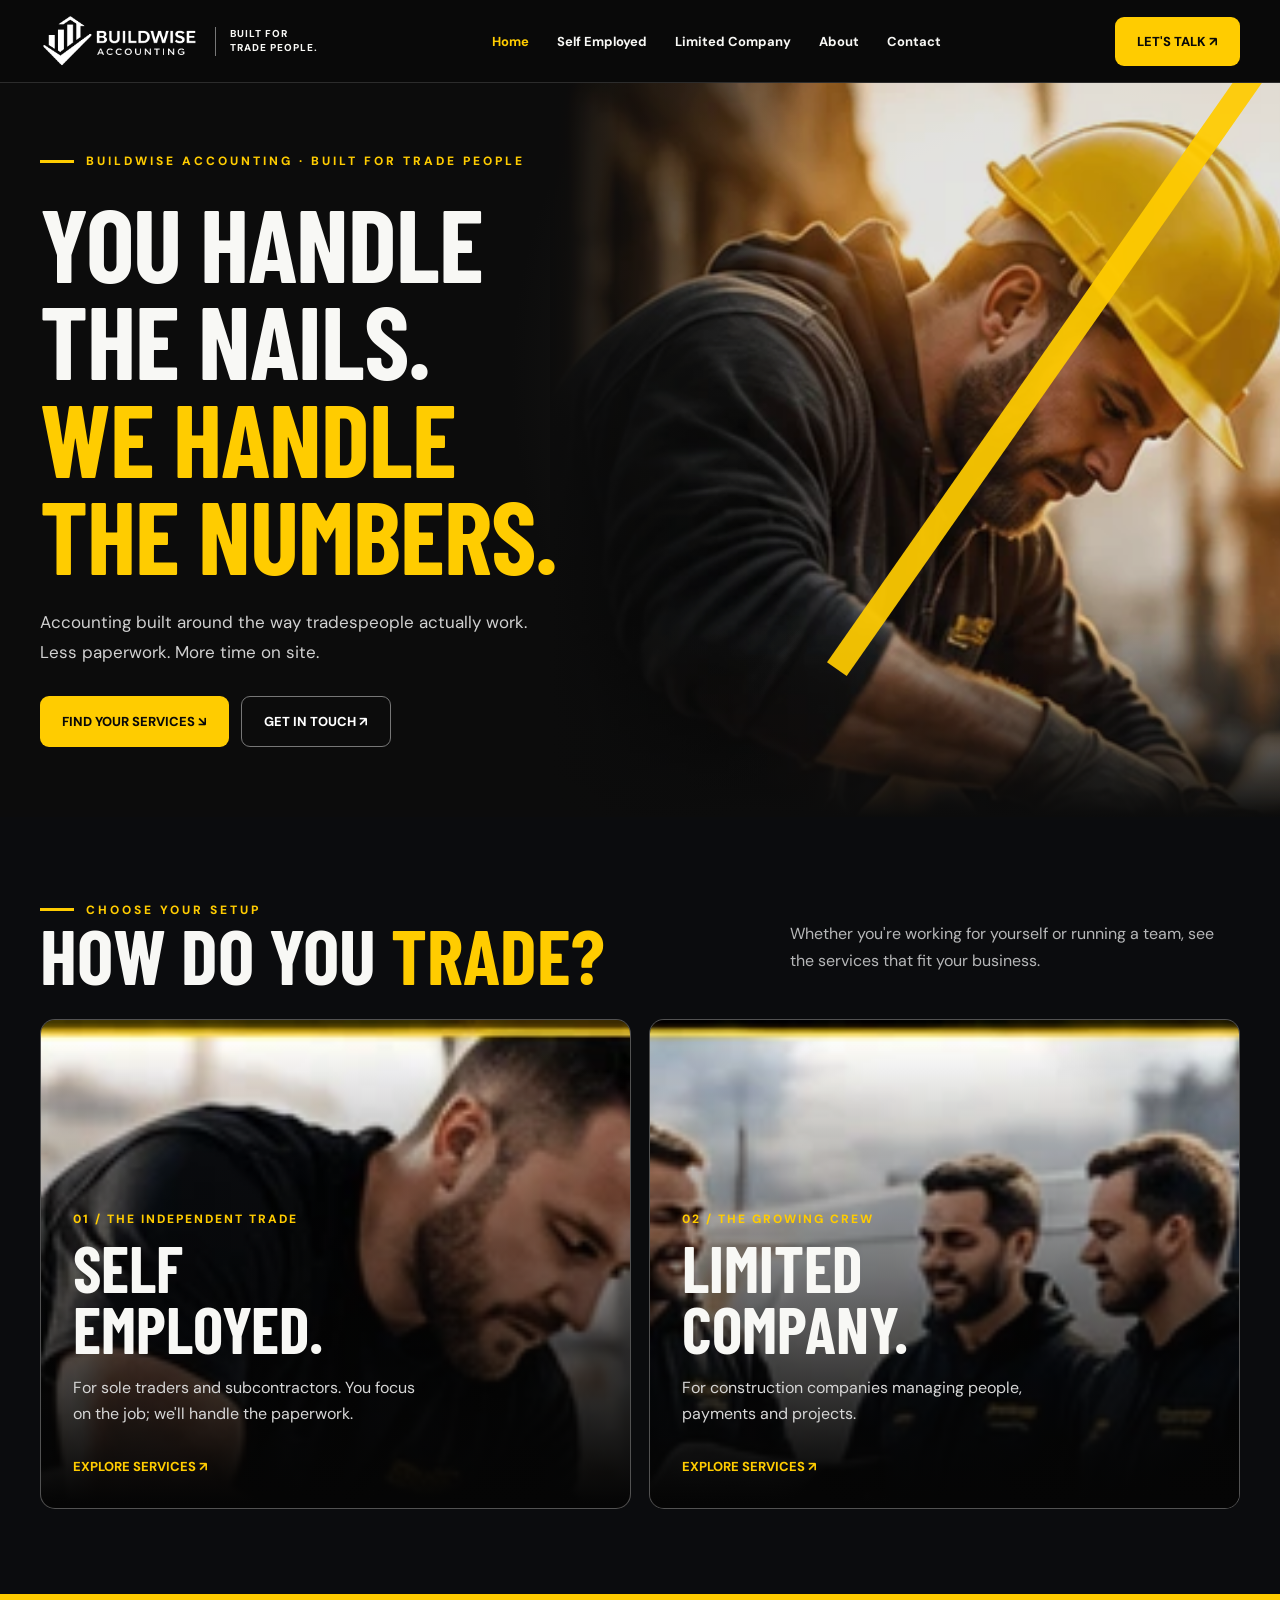
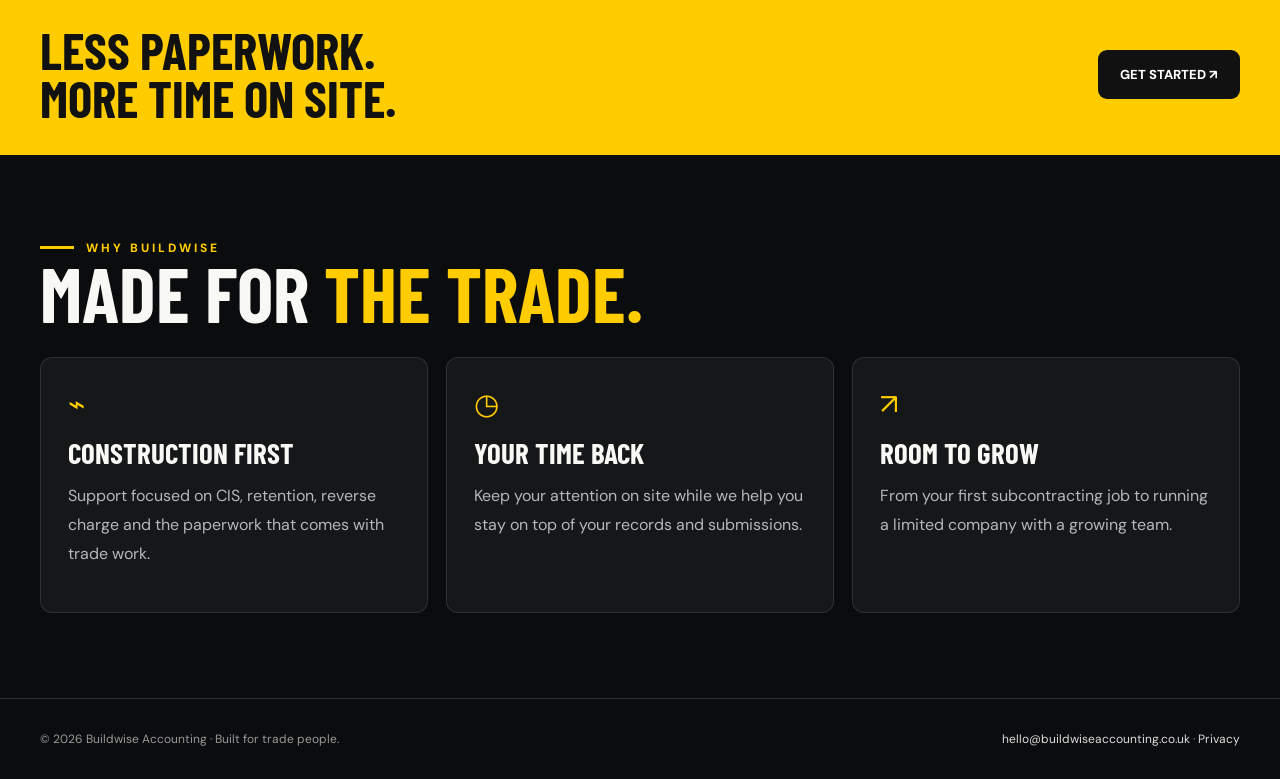
==== Buildwise_Modern_Website/index.html @ 13abb7ea "Add files via upload" ====
<!doctype html><html lang="en"><head><meta charset="utf-8"><meta name="viewport" content="width=device-width, initial-scale=1"><meta name="theme-color" content="#0b0c0e"><meta name="description" content="Buildwise Accounting: specialist CIS, VAT, MTD and bookkeeping support for construction trades and limited companies."><title>Built for Trade People | Buildwise Accounting</title><link rel="stylesheet" href="style.css"></head><body><header class="topbar"><nav class="container nav" aria-label="Main navigation"><a href="index.html" class="brand"><img src="assets/logo.png" alt="Buildwise Accounting"><span>BUILT FOR<br>TRADE PEOPLE.</span></a><button class="menu-toggle" aria-label="Toggle menu" aria-expanded="false">☰</button><div class="links"><a href="index.html" aria-current="page">Home</a><a href="sole-traders.html">Self Employed</a><a href="limited-companies.html">Limited Company</a><a href="about.html">About</a><a href="contact.html">Contact</a></div><a class="btn" href="contact.html">LET'S TALK ↗</a></nav></header><main><section class="hero"><div class="container hero-inner"><div class="hero-copy"><div class="eyebrow">BUILDWISE ACCOUNTING · BUILT FOR TRADE PEOPLE</div><h1>YOU HANDLE<br>THE NAILS.<br><em>WE HANDLE<br>THE NUMBERS.</em></h1><p class="lead">Accounting built around the way tradespeople actually work. Less paperwork. More time on site.</p><div class="hero-actions"><a href="#choose" class="btn">FIND YOUR SERVICES ↘</a><a href="contact.html" class="btn outline">GET IN TOUCH ↗</a></div></div></div></section><section class="section" id="choose"><div class="container"><div class="section-head"><div><div class="eyebrow">CHOOSE YOUR SETUP</div><h2>HOW DO YOU <span class="accent">TRADE?</span></h2></div><p>Whether you're working for yourself or running a team, see the services that fit your business.</p></div><div class="choice-grid"><a href="#self-services" class="choice" style="--photo:url('assets/solo.webp')" data-reveal="self-services"><div class="choice-content"><span class="number">01 / THE INDEPENDENT TRADE</span><h3>SELF<br>EMPLOYED.</h3><p>For sole traders and subcontractors. You focus on the job; we'll handle the paperwork.</p><span class="arrow">EXPLORE SERVICES ↗</span></div></a><a href="#ltd-services" class="choice" style="--photo:url('assets/team.webp')" data-reveal="ltd-services"><div class="choice-content"><span class="number">02 / THE GROWING CREW</span><h3>LIMITED<br>COMPANY.</h3><p>For construction companies managing people, payments and projects.</p><span class="arrow">EXPLORE SERVICES ↗</span></div></a></div><div class="service-reveal" id="self-services"><div class="reveal-head"><h3>SELF EMPLOYED <span class="accent">SERVICES</span></h3><button class="close" data-close aria-label="Close services">×</button></div><div class="services"><div class="service"><span class="check">✓</span><span>Tax Return</span></div><div class="service"><span class="check">✓</span><span>MTD Registration</span></div><div class="service"><span class="check">✓</span><span>Quarterly MTD Submission</span></div><div class="service"><span class="check">✓</span><span>Digital Record Keeping</span></div><div class="service"><span class="check">✓</span><span>Invoice / Timesheet Preparation</span></div><div class="service"><span class="check">✓</span><span>CIS Deduction Tracking</span></div><div class="service"><span class="check">✓</span><span>Retention Deduction Tracking</span></div><div class="service"><span class="check">✓</span><span>VAT Return (if registered)</span></div><div class="service"><span class="check">✓</span><span>Domestic Reverse Charge</span></div><div class="service"><span class="check">✓</span><span>Expense Tracking</span></div></div><p><a class="btn" href="sole-traders.html">SEE FULL PAGE ↗</a></p></div><div class="service-reveal" id="ltd-services"><div class="reveal-head"><h3>LIMITED COMPANY <span class="accent">SERVICES</span></h3><button class="close" data-close aria-label="Close services">×</button></div><div class="services"><div class="service"><span class="check">✓</span><span>Invoice Preparation</span></div><div class="service"><span class="check">✓</span><span>Subcontractor Verification</span></div><div class="service"><span class="check">✓</span><span>Labour Payment Calculation</span></div><div class="service"><span class="check">✓</span><span>Retention Tracking</span></div><div class="service"><span class="check">✓</span><span>CIS Return Submission</span></div><div class="service"><span class="check">✓</span><span>CIS Suffered Submission</span></div><div class="service"><span class="check">✓</span><span>Digital Record Keeping</span></div><div class="service"><span class="check">✓</span><span>VAT Return</span></div><div class="service"><span class="check">✓</span><span>Domestic Reverse Charge</span></div><div class="service"><span class="check">✓</span><span>Payroll</span></div></div><p><a class="btn" href="limited-companies.html">SEE FULL PAGE ↗</a></p></div></div></section><div class="band"><div class="container band-inner"><h2>LESS PAPERWORK.<br>MORE TIME ON SITE.</h2><a class="btn" href="contact.html">GET STARTED ↗</a></div></div><section class="section"><div class="container"><div class="section-head"><div><div class="eyebrow">WHY BUILDWISE</div><h2>MADE FOR <span class="accent">THE TRADE.</span></h2></div></div><div class="features"><article class="feature"><span class="icon">⌁</span><h3>CONSTRUCTION FIRST</h3><p>Support focused on CIS, retention, reverse charge and the paperwork that comes with trade work.</p></article><article class="feature"><span class="icon">◷</span><h3>YOUR TIME BACK</h3><p>Keep your attention on site while we help you stay on top of your records and submissions.</p></article><article class="feature"><span class="icon">↗</span><h3>ROOM TO GROW</h3><p>From your first subcontracting job to running a limited company with a growing team.</p></article></div></div></section></main><footer class="footer"><div class="container"><span>© 2026 Buildwise Accounting · Built for trade people.</span><span><a href="mailto:hello@buildwiseaccounting.co.uk">hello@buildwiseaccounting.co.uk</a> · <a href="privacy.html">Privacy</a></span></div></footer><script src="script.js"></script></body></html>
---- Buildwise_Modern_Website/style.css ----
@import url('https://fonts.googleapis.com/css2?family=Barlow+Condensed:wght@500;600;700;800;900&family=DM+Sans:wght@400;500;600;700&display=swap');
:root{--yellow:#ffcc00;--bg:#0b0c0e;--panel:#151719;--text:#f8f8f5;--muted:#b6b7b8}*{box-sizing:border-box}html{scroll-behavior:smooth}body{margin:0;background:var(--bg);color:var(--text);font-family:'DM Sans',Arial,sans-serif}a{color:inherit;text-decoration:none}button{font:inherit;cursor:pointer}button:focus-visible,a:focus-visible{outline:3px solid var(--yellow);outline-offset:4px}.container{width:min(1200px,calc(100% - 44px));margin:auto}.topbar{position:sticky;top:0;z-index:50;background:#0a0a0aee;backdrop-filter:blur(15px);border-bottom:1px solid #ffffff24}.nav{height:82px;display:flex;align-items:center;justify-content:space-between;gap:20px}.brand{display:flex;align-items:center;gap:15px;min-width:0}.brand img{width:160px;max-height:54px;object-fit:contain}.brand span{border-left:1px solid #777;padding-left:14px;font-size:10px;font-weight:800;letter-spacing:1px;line-height:1.45}.links{display:flex;align-items:center;gap:28px;font-size:13px;font-weight:700}.links a:hover,.links a[aria-current=page]{color:var(--yellow)}.btn{display:inline-flex;align-items:center;justify-content:center;gap:18px;background:var(--yellow);color:#090909;padding:16px 22px;border:0;border-radius:9px;font-weight:800;font-size:13px;transition:transform .2s,background .2s}.btn:hover{transform:translateY(-2px);background:#ffe056}.btn.outline{background:transparent;border:1px solid #777;color:#fff}.menu-toggle{display:none;background:none;border:0;color:#fff;font-size:28px}.hero{position:relative;min-height:590px;overflow:hidden;background:radial-gradient(circle at 80% 40%,#32302a,transparent 46%),#0c0c0c}.hero::before{content:'';position:absolute;inset:0 0 0 43%;background:linear-gradient(90deg,#0c0c0c 0%,transparent 35%),linear-gradient(0deg,#0c0c0c 0%,transparent 26%),url('assets/hero.webp') center 42%/cover no-repeat;opacity:.88}.hero::after{content:'';position:absolute;width:180px;height:800px;right:3%;top:-90px;transform:rotate(35deg);border-left:24px solid var(--yellow);opacity:.93}.hero-inner{position:relative;z-index:1;min-height:590px;display:flex;align-items:center}.hero-copy{max-width:720px;padding:70px 0}.eyebrow{display:flex;align-items:center;gap:12px;color:var(--yellow);font-weight:800;letter-spacing:3px;font-size:12px;text-transform:uppercase}.eyebrow:before{content:'';width:34px;height:3px;background:var(--yellow)}h1,h2,h3{font-family:'Barlow Condensed',Impact,sans-serif;text-transform:uppercase;line-height:.95;margin:0}h1{font-size:clamp(58px,8vw,115px);letter-spacing:-1px;margin:25px 0}h1 em{font-style:normal;color:var(--yellow)}h2{font-size:clamp(44px,6vw,78px)}h3{font-size:36px}.lead{font-size:17px;line-height:1.75;color:#d0d0d0;max-width:510px}.hero-actions{display:flex;gap:12px;flex-wrap:wrap;margin-top:28px}.section{padding:85px 0}.section-head{display:flex;align-items:end;justify-content:space-between;gap:25px;margin-bottom:28px}.section-head p{max-width:450px;color:var(--muted);line-height:1.7}.choice-grid{display:grid;grid-template-columns:1fr 1fr;gap:18px}.choice{min-height:490px;position:relative;border:1px solid #ffffff35;border-radius:15px;overflow:hidden;display:flex;align-items:end;background:#252525;transition:border-color .2s,transform .2s}.choice:hover{border-color:var(--yellow);transform:translateY(-4px)}.choice::before{content:'';position:absolute;inset:0;background:linear-gradient(0deg,#050505 1%,#050505a0 35%,#0000 95%),var(--photo) center/cover}.choice-content{position:relative;padding:32px;width:100%}.choice .number{font-weight:800;letter-spacing:2px;color:var(--yellow);font-size:12px}.choice h3{font-size:clamp(42px,5vw,66px);margin:10px 0}.choice p{color:#d6d6d6;line-height:1.6;max-width:360px}.choice .arrow{display:inline-flex;color:var(--yellow);font-weight:800;font-size:13px;margin-top:15px}.service-reveal{display:none;background:#191b1c;border:1px solid #ffcc0066;border-radius:14px;padding:28px;margin-top:20px}.service-reveal.open{display:block;animation:rise .25s ease}@keyframes rise{from{opacity:0;transform:translateY(8px)}to{opacity:1;transform:translateY(0)}}.reveal-head{display:flex;justify-content:space-between;align-items:center;gap:16px;margin-bottom:20px}.close{background:#303030;color:#fff;border:0;border-radius:50%;width:38px;height:38px;font-size:24px}.services{display:grid;grid-template-columns:repeat(2,1fr);gap:12px}.service{background:#232527;border:1px solid #ffffff16;border-radius:8px;padding:15px;display:flex;align-items:center;gap:12px;font-size:14px}.check{display:grid;place-items:center;background:var(--yellow);color:#111;border-radius:50%;width:22px;height:22px;flex:none;font-weight:900}.band{background:var(--yellow);color:#111;padding:32px 0}.band-inner{display:flex;align-items:center;justify-content:space-between;gap:22px}.band h2{font-size:clamp(35px,4vw,54px)}.band .btn{background:#111;color:white}.features{display:grid;grid-template-columns:repeat(3,1fr);gap:18px}.feature{background:var(--panel);border:1px solid #ffffff1c;border-radius:12px;padding:27px}.feature .icon{color:var(--yellow);font-size:29px}.feature h3{font-size:29px;margin:16px 0 10px}.feature p,.body-copy{color:var(--muted);line-height:1.8}.page-hero{padding:105px 0 85px;background:radial-gradient(circle at 85% 20%,#3c3214,transparent 42%),#111}.page-hero h1{font-size:clamp(65px,9vw,112px);margin:22px 0}.page-hero p{max-width:680px;color:#ccc;line-height:1.8}.content-grid{display:grid;grid-template-columns:1.15fr .85fr;gap:50px;align-items:start}.contact-card{background:#191b1c;padding:30px;border-radius:12px;border:1px solid #ffffff24}.contact-card a:not(.btn){color:var(--yellow);overflow-wrap:anywhere}.footer{border-top:1px solid #ffffff25;padding:32px 0;color:#999;font-size:12px}.footer .container{display:flex;justify-content:space-between;gap:20px;flex-wrap:wrap}.footer a{color:#ddd}.micro{font-size:12px;color:#aaa}.accent{color:var(--yellow)}@media(max-width:850px){.nav{height:70px}.brand img{width:130px}.brand span{font-size:9px}.menu-toggle{display:block}.links{display:none;position:absolute;top:70px;left:0;right:0;background:#0e0e0e;padding:20px 22px 26px;flex-direction:column;align-items:stretch;gap:20px;border-bottom:1px solid #555}.links.open{display:flex}.nav>.btn{display:none}.hero,.hero-inner{min-height:600px}.hero::before{inset:0;background:linear-gradient(0deg,#0c0c0c 4%,#0c0c0c88 75%),url('assets/hero.webp') 58% center/cover no-repeat;opacity:.65}.hero::after{right:-95px;opacity:.7}.hero-copy{padding:100px 0 50px}.section{padding:65px 0}.section-head{display:block}.choice-grid{grid-template-columns:1fr}.choice{min-height:440px}.features{grid-template-columns:1fr}.content-grid{grid-template-columns:1fr}.band-inner{display:block}.band .btn{margin-top:20px}}@media(max-width:480px){.container{width:calc(100% - 32px)}.brand img{width:116px}.brand span{font-size:8px;padding-left:9px}.hero,.hero-inner{min-height:640px}.hero::after{right:-145px}.hero h1{font-size:clamp(57px,13vw,76px)}.hero-copy{padding:70px 0 35px}.lead{font-size:15px}.choice{min-height:390px}.choice-content{padding:24px}.choice h3{font-size:51px}.services{grid-template-columns:1fr}.service-reveal{padding:18px}.reveal-head h3{font-size:30px}.page-hero{padding:65px 0}.section-head h2{font-size:50px}}
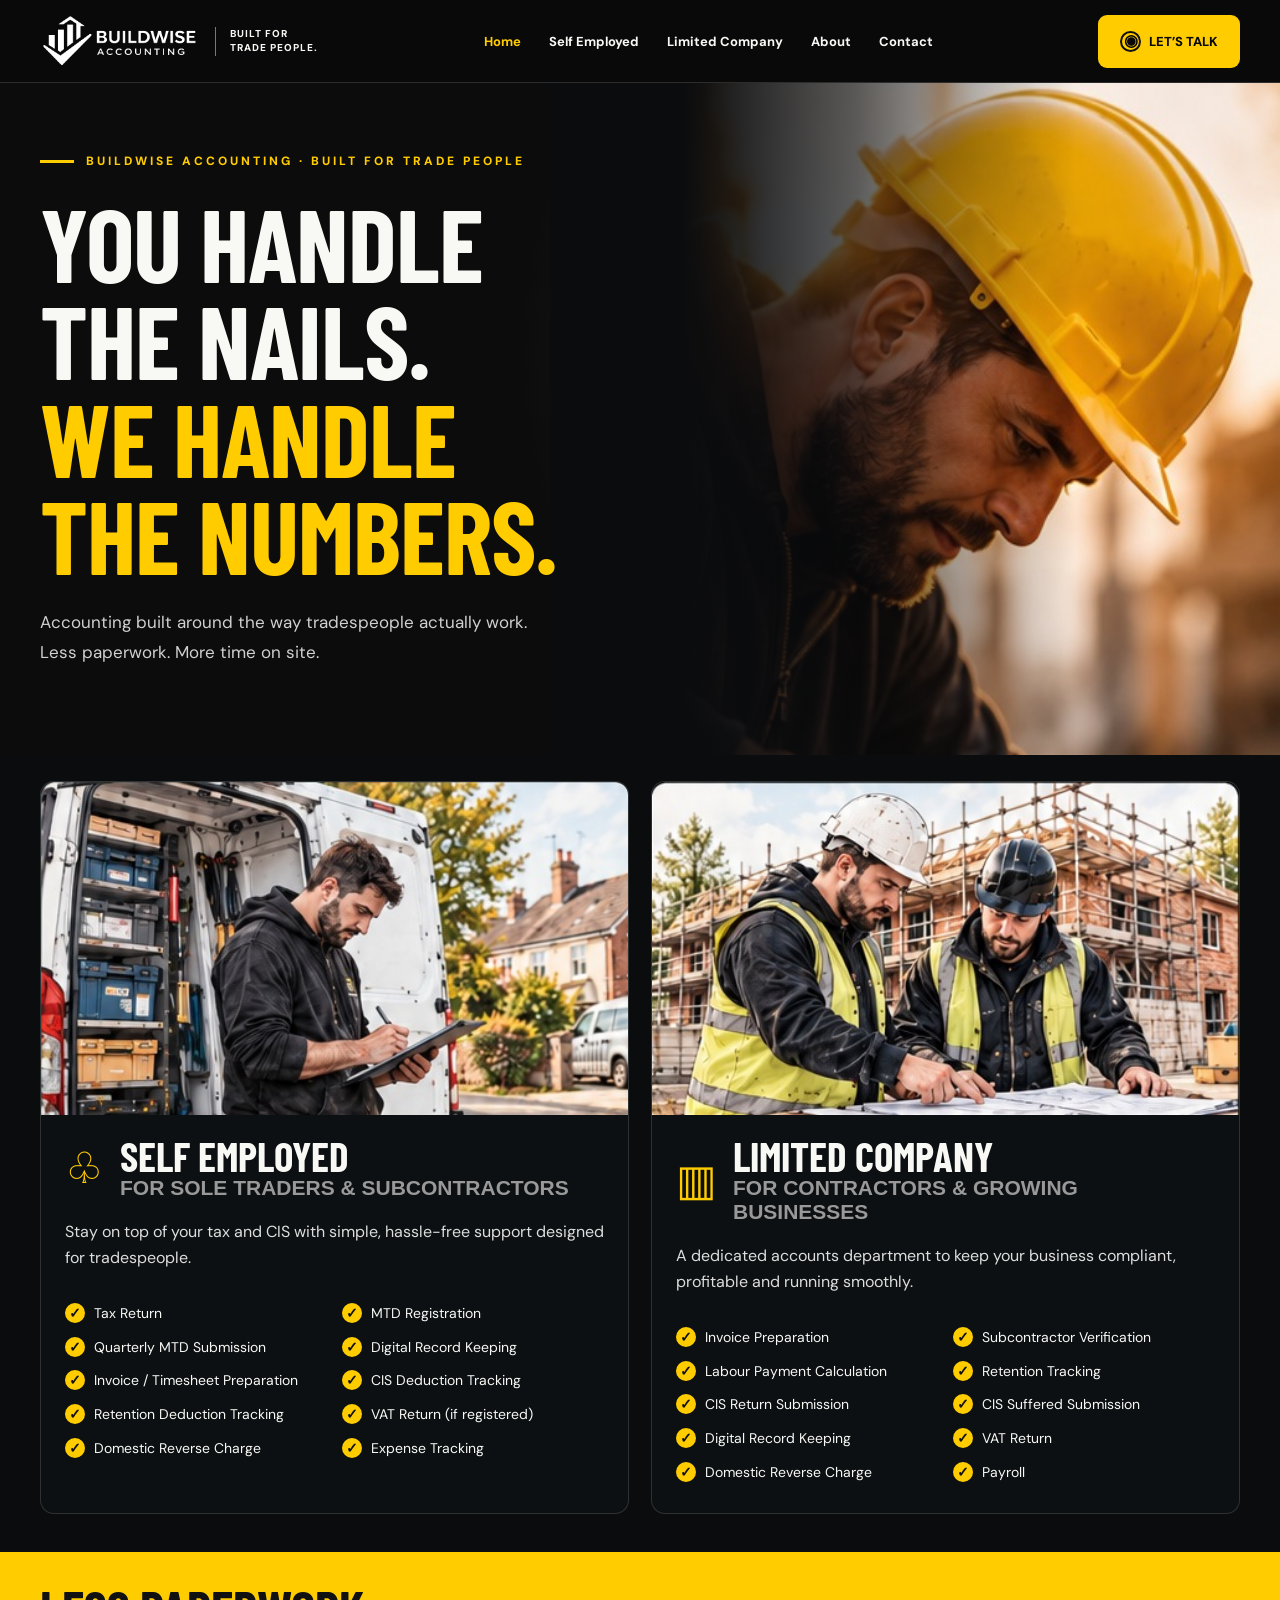
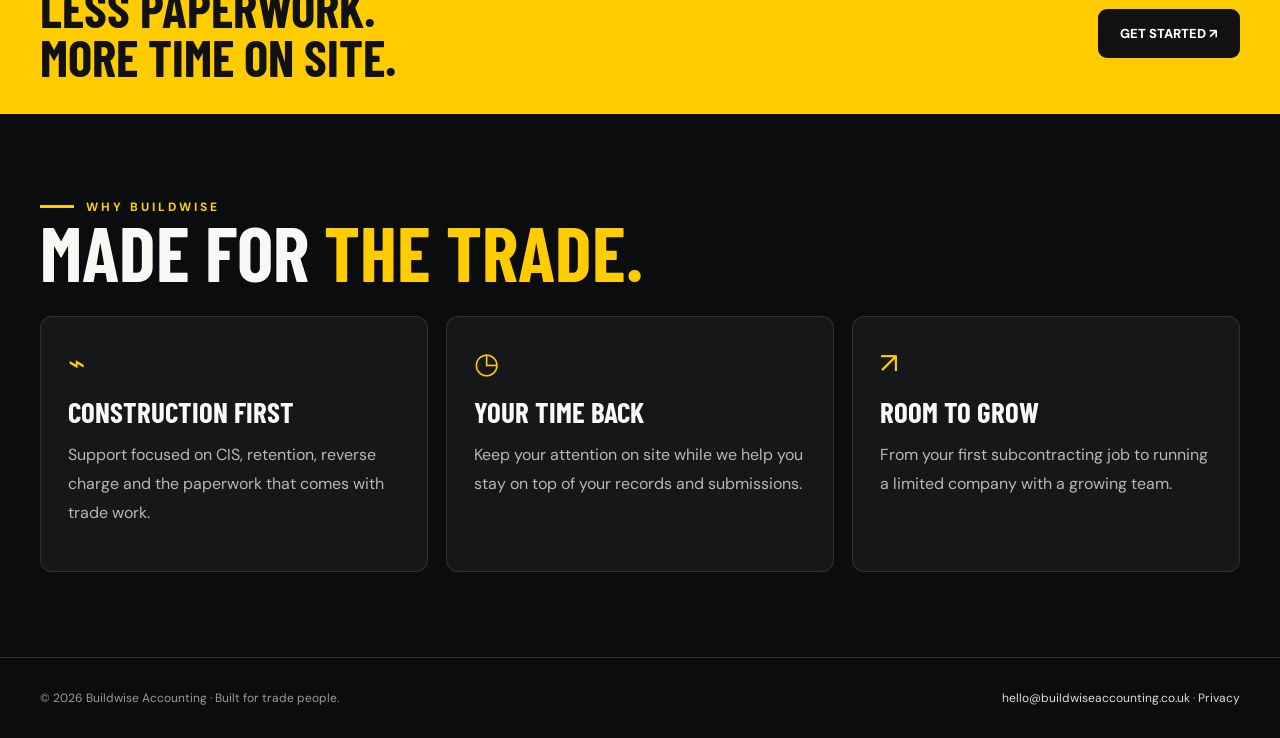
==== commit 3681fb8b: "Add files via upload" ====
--- a/Buildwise_Modern_Website/index.html
+++ b/Buildwise_Modern_Website/index.html
@@ -1 +1,2 @@
-<!doctype html><html lang="en"><head><meta charset="utf-8"><meta name="viewport" content="width=device-width, initial-scale=1"><meta name="theme-color" content="#0b0c0e"><meta name="description" content="Buildwise Accounting: specialist CIS, VAT, MTD and bookkeeping support for construction trades and limited companies."><title>Built for Trade People | Buildwise Accounting</title><link rel="stylesheet" href="style.css"></head><body><header class="topbar"><nav class="container nav" aria-label="Main navigation"><a href="index.html" class="brand"><img src="assets/logo.png" alt="Buildwise Accounting"><span>BUILT FOR<br>TRADE PEOPLE.</span></a><button class="menu-toggle" aria-label="Toggle menu" aria-expanded="false">☰</button><div class="links"><a href="index.html" aria-current="page">Home</a><a href="sole-traders.html">Self Employed</a><a href="limited-companies.html">Limited Company</a><a href="about.html">About</a><a href="contact.html">Contact</a></div><a class="btn" href="contact.html">LET'S TALK ↗</a></nav></header><main><section class="hero"><div class="container hero-inner"><div class="hero-copy"><div class="eyebrow">BUILDWISE ACCOUNTING · BUILT FOR TRADE PEOPLE</div><h1>YOU HANDLE<br>THE NAILS.<br><em>WE HANDLE<br>THE NUMBERS.</em></h1><p class="lead">Accounting built around the way tradespeople actually work. Less paperwork. More time on site.</p><div class="hero-actions"><a href="#choose" class="btn">FIND YOUR SERVICES ↘</a><a href="contact.html" class="btn outline">GET IN TOUCH ↗</a></div></div></div></section><section class="section" id="choose"><div class="container"><div class="section-head"><div><div class="eyebrow">CHOOSE YOUR SETUP</div><h2>HOW DO YOU <span class="accent">TRADE?</span></h2></div><p>Whether you're working for yourself or running a team, see the services that fit your business.</p></div><div class="choice-grid"><a href="#self-services" class="choice" style="--photo:url('assets/solo.webp')" data-reveal="self-services"><div class="choice-content"><span class="number">01 / THE INDEPENDENT TRADE</span><h3>SELF<br>EMPLOYED.</h3><p>For sole traders and subcontractors. You focus on the job; we'll handle the paperwork.</p><span class="arrow">EXPLORE SERVICES ↗</span></div></a><a href="#ltd-services" class="choice" style="--photo:url('assets/team.webp')" data-reveal="ltd-services"><div class="choice-content"><span class="number">02 / THE GROWING CREW</span><h3>LIMITED<br>COMPANY.</h3><p>For construction companies managing people, payments and projects.</p><span class="arrow">EXPLORE SERVICES ↗</span></div></a></div><div class="service-reveal" id="self-services"><div class="reveal-head"><h3>SELF EMPLOYED <span class="accent">SERVICES</span></h3><button class="close" data-close aria-label="Close services">×</button></div><div class="services"><div class="service"><span class="check">✓</span><span>Tax Return</span></div><div class="service"><span class="check">✓</span><span>MTD Registration</span></div><div class="service"><span class="check">✓</span><span>Quarterly MTD Submission</span></div><div class="service"><span class="check">✓</span><span>Digital Record Keeping</span></div><div class="service"><span class="check">✓</span><span>Invoice / Timesheet Preparation</span></div><div class="service"><span class="check">✓</span><span>CIS Deduction Tracking</span></div><div class="service"><span class="check">✓</span><span>Retention Deduction Tracking</span></div><div class="service"><span class="check">✓</span><span>VAT Return (if registered)</span></div><div class="service"><span class="check">✓</span><span>Domestic Reverse Charge</span></div><div class="service"><span class="check">✓</span><span>Expense Tracking</span></div></div><p><a class="btn" href="sole-traders.html">SEE FULL PAGE ↗</a></p></div><div class="service-reveal" id="ltd-services"><div class="reveal-head"><h3>LIMITED COMPANY <span class="accent">SERVICES</span></h3><button class="close" data-close aria-label="Close services">×</button></div><div class="services"><div class="service"><span class="check">✓</span><span>Invoice Preparation</span></div><div class="service"><span class="check">✓</span><span>Subcontractor Verification</span></div><div class="service"><span class="check">✓</span><span>Labour Payment Calculation</span></div><div class="service"><span class="check">✓</span><span>Retention Tracking</span></div><div class="service"><span class="check">✓</span><span>CIS Return Submission</span></div><div class="service"><span class="check">✓</span><span>CIS Suffered Submission</span></div><div class="service"><span class="check">✓</span><span>Digital Record Keeping</span></div><div class="service"><span class="check">✓</span><span>VAT Return</span></div><div class="service"><span class="check">✓</span><span>Domestic Reverse Charge</span></div><div class="service"><span class="check">✓</span><span>Payroll</span></div></div><p><a class="btn" href="limited-companies.html">SEE FULL PAGE ↗</a></p></div></div></section><div class="band"><div class="container band-inner"><h2>LESS PAPERWORK.<br>MORE TIME ON SITE.</h2><a class="btn" href="contact.html">GET STARTED ↗</a></div></div><section class="section"><div class="container"><div class="section-head"><div><div class="eyebrow">WHY BUILDWISE</div><h2>MADE FOR <span class="accent">THE TRADE.</span></h2></div></div><div class="features"><article class="feature"><span class="icon">⌁</span><h3>CONSTRUCTION FIRST</h3><p>Support focused on CIS, retention, reverse charge and the paperwork that comes with trade work.</p></article><article class="feature"><span class="icon">◷</span><h3>YOUR TIME BACK</h3><p>Keep your attention on site while we help you stay on top of your records and submissions.</p></article><article class="feature"><span class="icon">↗</span><h3>ROOM TO GROW</h3><p>From your first subcontracting job to running a limited company with a growing team.</p></article></div></div></section></main><footer class="footer"><div class="container"><span>© 2026 Buildwise Accounting · Built for trade people.</span><span><a href="mailto:hello@buildwiseaccounting.co.uk">hello@buildwiseaccounting.co.uk</a> · <a href="privacy.html">Privacy</a></span></div></footer><script src="script.js"></script></body></html>+<!DOCTYPE html>
+<html lang="en"><head><meta charset="utf-8"/><meta content="width=device-width, initial-scale=1" name="viewport"/><meta content="#0b0c0e" name="theme-color"/><meta content="Buildwise Accounting: specialist CIS, VAT, MTD and bookkeeping support for construction trades and limited companies." name="description"/><title>Built for Trade People | Buildwise Accounting</title><link href="style.css" rel="stylesheet"/></head><body><header class="topbar"><nav aria-label="Main navigation" class="container nav"><a class="brand" href="index.html"><img alt="Buildwise Accounting" src="assets/logo.png"/><span>BUILT FOR<br/>TRADE PEOPLE.</span></a><button aria-expanded="false" aria-label="Toggle menu" class="menu-toggle">☰</button><div class="links"><a aria-current="page" href="index.html">Home</a><a href="sole-traders.html">Self Employed</a><a href="limited-companies.html">Limited Company</a><a href="about.html">About</a><a href="contact.html">Contact</a></div><a class="btn whatsapp-top" href="https://wa.me/447496560851" rel="noopener noreferrer" target="_blank"><span class="whatsapp-symbol">◉</span> LET’S TALK</a></nav></header><main><section class="hero"><div class="container hero-inner"><div class="hero-copy"><div class="eyebrow">BUILDWISE ACCOUNTING · BUILT FOR TRADE PEOPLE</div><h1>YOU HANDLE<br/>THE NAILS.<br/><em>WE HANDLE<br/>THE NUMBERS.</em></h1><p class="lead">Accounting built around the way tradespeople actually work. Less paperwork. More time on site.</p></div></div></section><section class="section cards-section" id="choose"><div class="container"><div class="service-cards"><article class="trade-card"><a class="card-photo-link" href="sole-traders.html"><img alt="Construction trade illustration" class="card-photo" src="assets/self-employed-sketch.jpg"/></a><div class="trade-body"><div class="trade-heading"><span class="trade-icon">♧</span><div><h3>SELF EMPLOYED</h3><div class="trade-subtitle">FOR SOLE TRADERS &amp; SUBCONTRACTORS</div></div></div><p>Stay on top of your tax and CIS with simple, hassle-free support designed for tradespeople.</p><ul class="trade-services"><li>Tax Return</li><li>MTD Registration</li><li>Quarterly MTD Submission</li><li>Digital Record Keeping</li><li>Invoice / Timesheet Preparation</li><li>CIS Deduction Tracking</li><li>Retention Deduction Tracking</li><li>VAT Return (if registered)</li><li>Domestic Reverse Charge</li><li>Expense Tracking</li></ul></div></article><article class="trade-card"><a class="card-photo-link" href="limited-companies.html"><img alt="Construction trade illustration" class="card-photo" src="assets/limited-company-sketch.jpg"/></a><div class="trade-body"><div class="trade-heading"><span class="trade-icon">▥</span><div><h3>LIMITED COMPANY</h3><div class="trade-subtitle">FOR CONTRACTORS &amp; GROWING BUSINESSES</div></div></div><p>A dedicated accounts department to keep your business compliant, profitable and running smoothly.</p><ul class="trade-services"><li>Invoice Preparation</li><li>Subcontractor Verification</li><li>Labour Payment Calculation</li><li>Retention Tracking</li><li>CIS Return Submission</li><li>CIS Suffered Submission</li><li>Digital Record Keeping</li><li>VAT Return</li><li>Domestic Reverse Charge</li><li>Payroll</li></ul></div></article></div></div></section><div class="band"><div class="container band-inner"><h2>LESS PAPERWORK.<br/>MORE TIME ON SITE.</h2><a class="btn" href="contact.html">GET STARTED ↗</a></div></div><section class="section"><div class="container"><div class="section-head"><div><div class="eyebrow">WHY BUILDWISE</div><h2>MADE FOR <span class="accent">THE TRADE.</span></h2></div></div><div class="features"><article class="feature"><span class="icon">⌁</span><h3>CONSTRUCTION FIRST</h3><p>Support focused on CIS, retention, reverse charge and the paperwork that comes with trade work.</p></article><article class="feature"><span class="icon">◷</span><h3>YOUR TIME BACK</h3><p>Keep your attention on site while we help you stay on top of your records and submissions.</p></article><article class="feature"><span class="icon">↗</span><h3>ROOM TO GROW</h3><p>From your first subcontracting job to running a limited company with a growing team.</p></article></div></div></section></main><footer class="footer"><div class="container"><span>© 2026 Buildwise Accounting · Built for trade people.</span><span><a href="mailto:hello@buildwiseaccounting.co.uk">hello@buildwiseaccounting.co.uk</a> · <a href="privacy.html">Privacy</a></span></div></footer><script src="script.js"></script></body></html>
--- a/Buildwise_Modern_Website/style.css
+++ b/Buildwise_Modern_Website/style.css
@@ -1,2 +1,19 @@
 @import url('https://fonts.googleapis.com/css2?family=Barlow+Condensed:wght@500;600;700;800;900&family=DM+Sans:wght@400;500;600;700&display=swap');
 :root{--yellow:#ffcc00;--bg:#0b0c0e;--panel:#151719;--text:#f8f8f5;--muted:#b6b7b8}*{box-sizing:border-box}html{scroll-behavior:smooth}body{margin:0;background:var(--bg);color:var(--text);font-family:'DM Sans',Arial,sans-serif}a{color:inherit;text-decoration:none}button{font:inherit;cursor:pointer}button:focus-visible,a:focus-visible{outline:3px solid var(--yellow);outline-offset:4px}.container{width:min(1200px,calc(100% - 44px));margin:auto}.topbar{position:sticky;top:0;z-index:50;background:#0a0a0aee;backdrop-filter:blur(15px);border-bottom:1px solid #ffffff24}.nav{height:82px;display:flex;align-items:center;justify-content:space-between;gap:20px}.brand{display:flex;align-items:center;gap:15px;min-width:0}.brand img{width:160px;max-height:54px;object-fit:contain}.brand span{border-left:1px solid #777;padding-left:14px;font-size:10px;font-weight:800;letter-spacing:1px;line-height:1.45}.links{display:flex;align-items:center;gap:28px;font-size:13px;font-weight:700}.links a:hover,.links a[aria-current=page]{color:var(--yellow)}.btn{display:inline-flex;align-items:center;justify-content:center;gap:18px;background:var(--yellow);color:#090909;padding:16px 22px;border:0;border-radius:9px;font-weight:800;font-size:13px;transition:transform .2s,background .2s}.btn:hover{transform:translateY(-2px);background:#ffe056}.btn.outline{background:transparent;border:1px solid #777;color:#fff}.menu-toggle{display:none;background:none;border:0;color:#fff;font-size:28px}.hero{position:relative;min-height:590px;overflow:hidden;background:radial-gradient(circle at 80% 40%,#32302a,transparent 46%),#0c0c0c}.hero::before{content:'';position:absolute;inset:0 0 0 43%;background:linear-gradient(90deg,#0c0c0c 0%,transparent 35%),linear-gradient(0deg,#0c0c0c 0%,transparent 26%),url('assets/hero.webp') center 42%/cover no-repeat;opacity:.88}.hero::after{content:'';position:absolute;width:180px;height:800px;right:3%;top:-90px;transform:rotate(35deg);border-left:24px solid var(--yellow);opacity:.93}.hero-inner{position:relative;z-index:1;min-height:590px;display:flex;align-items:center}.hero-copy{max-width:720px;padding:70px 0}.eyebrow{display:flex;align-items:center;gap:12px;color:var(--yellow);font-weight:800;letter-spacing:3px;font-size:12px;text-transform:uppercase}.eyebrow:before{content:'';width:34px;height:3px;background:var(--yellow)}h1,h2,h3{font-family:'Barlow Condensed',Impact,sans-serif;text-transform:uppercase;line-height:.95;margin:0}h1{font-size:clamp(58px,8vw,115px);letter-spacing:-1px;margin:25px 0}h1 em{font-style:normal;color:var(--yellow)}h2{font-size:clamp(44px,6vw,78px)}h3{font-size:36px}.lead{font-size:17px;line-height:1.75;color:#d0d0d0;max-width:510px}.hero-actions{display:flex;gap:12px;flex-wrap:wrap;margin-top:28px}.section{padding:85px 0}.section-head{display:flex;align-items:end;justify-content:space-between;gap:25px;margin-bottom:28px}.section-head p{max-width:450px;color:var(--muted);line-height:1.7}.choice-grid{display:grid;grid-template-columns:1fr 1fr;gap:18px}.choice{min-height:490px;position:relative;border:1px solid #ffffff35;border-radius:15px;overflow:hidden;display:flex;align-items:end;background:#252525;transition:border-color .2s,transform .2s}.choice:hover{border-color:var(--yellow);transform:translateY(-4px)}.choice::before{content:'';position:absolute;inset:0;background:linear-gradient(0deg,#050505 1%,#050505a0 35%,#0000 95%),var(--photo) center/cover}.choice-content{position:relative;padding:32px;width:100%}.choice .number{font-weight:800;letter-spacing:2px;color:var(--yellow);font-size:12px}.choice h3{font-size:clamp(42px,5vw,66px);margin:10px 0}.choice p{color:#d6d6d6;line-height:1.6;max-width:360px}.choice .arrow{display:inline-flex;color:var(--yellow);font-weight:800;font-size:13px;margin-top:15px}.service-reveal{display:none;background:#191b1c;border:1px solid #ffcc0066;border-radius:14px;padding:28px;margin-top:20px}.service-reveal.open{display:block;animation:rise .25s ease}@keyframes rise{from{opacity:0;transform:translateY(8px)}to{opacity:1;transform:translateY(0)}}.reveal-head{display:flex;justify-content:space-between;align-items:center;gap:16px;margin-bottom:20px}.close{background:#303030;color:#fff;border:0;border-radius:50%;width:38px;height:38px;font-size:24px}.services{display:grid;grid-template-columns:repeat(2,1fr);gap:12px}.service{background:#232527;border:1px solid #ffffff16;border-radius:8px;padding:15px;display:flex;align-items:center;gap:12px;font-size:14px}.check{display:grid;place-items:center;background:var(--yellow);color:#111;border-radius:50%;width:22px;height:22px;flex:none;font-weight:900}.band{background:var(--yellow);color:#111;padding:32px 0}.band-inner{display:flex;align-items:center;justify-content:space-between;gap:22px}.band h2{font-size:clamp(35px,4vw,54px)}.band .btn{background:#111;color:white}.features{display:grid;grid-template-columns:repeat(3,1fr);gap:18px}.feature{background:var(--panel);border:1px solid #ffffff1c;border-radius:12px;padding:27px}.feature .icon{color:var(--yellow);font-size:29px}.feature h3{font-size:29px;margin:16px 0 10px}.feature p,.body-copy{color:var(--muted);line-height:1.8}.page-hero{padding:105px 0 85px;background:radial-gradient(circle at 85% 20%,#3c3214,transparent 42%),#111}.page-hero h1{font-size:clamp(65px,9vw,112px);margin:22px 0}.page-hero p{max-width:680px;color:#ccc;line-height:1.8}.content-grid{display:grid;grid-template-columns:1.15fr .85fr;gap:50px;align-items:start}.contact-card{background:#191b1c;padding:30px;border-radius:12px;border:1px solid #ffffff24}.contact-card a:not(.btn){color:var(--yellow);overflow-wrap:anywhere}.footer{border-top:1px solid #ffffff25;padding:32px 0;color:#999;font-size:12px}.footer .container{display:flex;justify-content:space-between;gap:20px;flex-wrap:wrap}.footer a{color:#ddd}.micro{font-size:12px;color:#aaa}.accent{color:var(--yellow)}@media(max-width:850px){.nav{height:70px}.brand img{width:130px}.brand span{font-size:9px}.menu-toggle{display:block}.links{display:none;position:absolute;top:70px;left:0;right:0;background:#0e0e0e;padding:20px 22px 26px;flex-direction:column;align-items:stretch;gap:20px;border-bottom:1px solid #555}.links.open{display:flex}.nav>.btn{display:none}.hero,.hero-inner{min-height:600px}.hero::before{inset:0;background:linear-gradient(0deg,#0c0c0c 4%,#0c0c0c88 75%),url('assets/hero.webp') 58% center/cover no-repeat;opacity:.65}.hero::after{right:-95px;opacity:.7}.hero-copy{padding:100px 0 50px}.section{padding:65px 0}.section-head{display:block}.choice-grid{grid-template-columns:1fr}.choice{min-height:440px}.features{grid-template-columns:1fr}.content-grid{grid-template-columns:1fr}.band-inner{display:block}.band .btn{margin-top:20px}}@media(max-width:480px){.container{width:calc(100% - 32px)}.brand img{width:116px}.brand span{font-size:8px;padding-left:9px}.hero,.hero-inner{min-height:640px}.hero::after{right:-145px}.hero h1{font-size:clamp(57px,13vw,76px)}.hero-copy{padding:70px 0 35px}.lead{font-size:15px}.choice{min-height:390px}.choice-content{padding:24px}.choice h3{font-size:51px}.services{grid-template-columns:1fr}.service-reveal{padding:18px}.reveal-head h3{font-size:30px}.page-hero{padding:65px 0}.section-head h2{font-size:50px}}
+
+/* Approved homepage updates */
+.hero::after{display:none!important}
+.hero::before{background:linear-gradient(90deg,#0b0c0e 0%,#0b0c0e 18%,#0b0c0eaa 42%,transparent 72%),url('assets/hero-approved.jpg') center right/cover no-repeat;opacity:1}
+.cards-section{padding:26px 0 38px}
+.service-cards{display:grid;grid-template-columns:repeat(2,minmax(0,1fr));gap:22px}
+.trade-card{min-width:0;background:#0c1012;border:1px solid #ffffff24;border-radius:14px;overflow:hidden}
+.card-photo-link{display:block}.card-photo{width:100%;aspect-ratio:1.76;object-fit:cover;display:block}
+.trade-body{padding:22px 24px 30px}.trade-heading{display:flex;align-items:center;gap:16px}.trade-icon{font-size:43px;color:var(--yellow);line-height:1}
+.trade-heading h3{font-size:clamp(31px,3.2vw,45px)}.trade-subtitle{color:#999;font-weight:800;font-family:'Barlow Condensed',sans-serif;font-size:clamp(15px,1.65vw,21px)}
+.trade-body>p{min-height:65px;line-height:1.65;color:#ddd;margin:19px 0}
+.trade-services{padding:0;margin:0;list-style:none;display:grid;grid-template-columns:repeat(2,minmax(0,1fr));gap:12px 14px}
+.trade-services li{position:relative;padding-left:29px;font-size:clamp(11px,1.12vw,14px);line-height:1.55}
+.trade-services li:before{content:'✓';position:absolute;left:0;top:0;background:var(--yellow);color:#111;border-radius:50%;width:20px;height:20px;text-align:center;font-weight:900;line-height:20px}
+.whatsapp-top{white-space:nowrap;gap:8px}.whatsapp-symbol{display:inline-flex;align-items:center;justify-content:center;width:21px;height:21px;border:2px solid #111;border-radius:50%;font-size:16px;line-height:1}
+@media(max-width:850px){.nav>.btn.whatsapp-top{display:inline-flex!important;padding:12px 13px;font-size:12px;margin-left:auto}.nav{gap:10px}.menu-toggle{order:3;flex-shrink:0}.brand{flex-shrink:1}.brand span{display:none}.hero::before{inset:0;background:linear-gradient(90deg,#0b0c0edb,#0b0c0e66),url('assets/hero-approved.jpg') 64% center/cover no-repeat;opacity:1}.service-cards{grid-template-columns:1fr}.trade-body>p{min-height:0}.trade-services li{font-size:13px}}
+@media(max-width:480px){.brand img{width:104px}.nav>.btn.whatsapp-top{font-size:11px;padding:10px 9px;gap:5px}.whatsapp-symbol{width:18px;height:18px;font-size:12px}.nav{height:66px}.links{top:66px}.hero h1{font-size:clamp(52px,12vw,68px)}.trade-body{padding:18px 15px 24px}.trade-services{gap:12px 7px}.trade-services li{font-size:11px;padding-left:24px}.trade-services li:before{width:18px;height:18px;line-height:18px}.trade-heading h3{font-size:33px}}
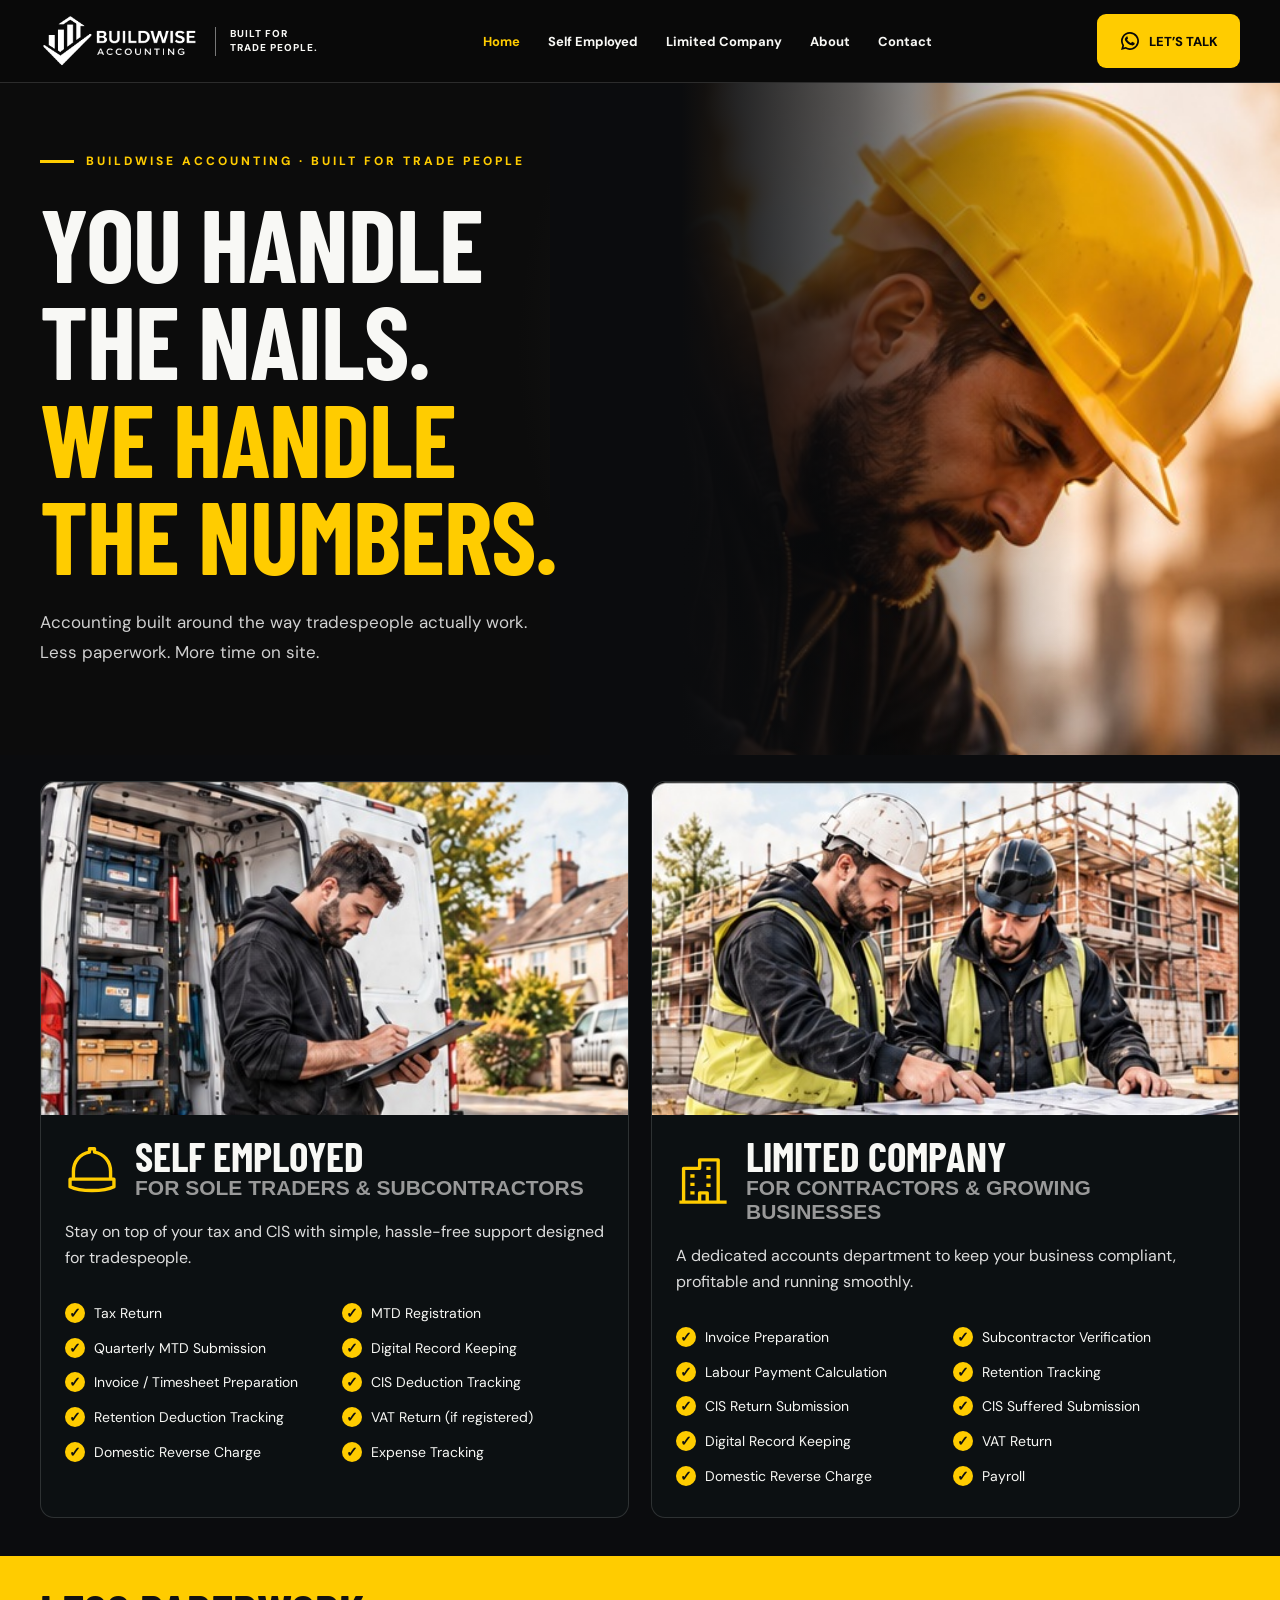
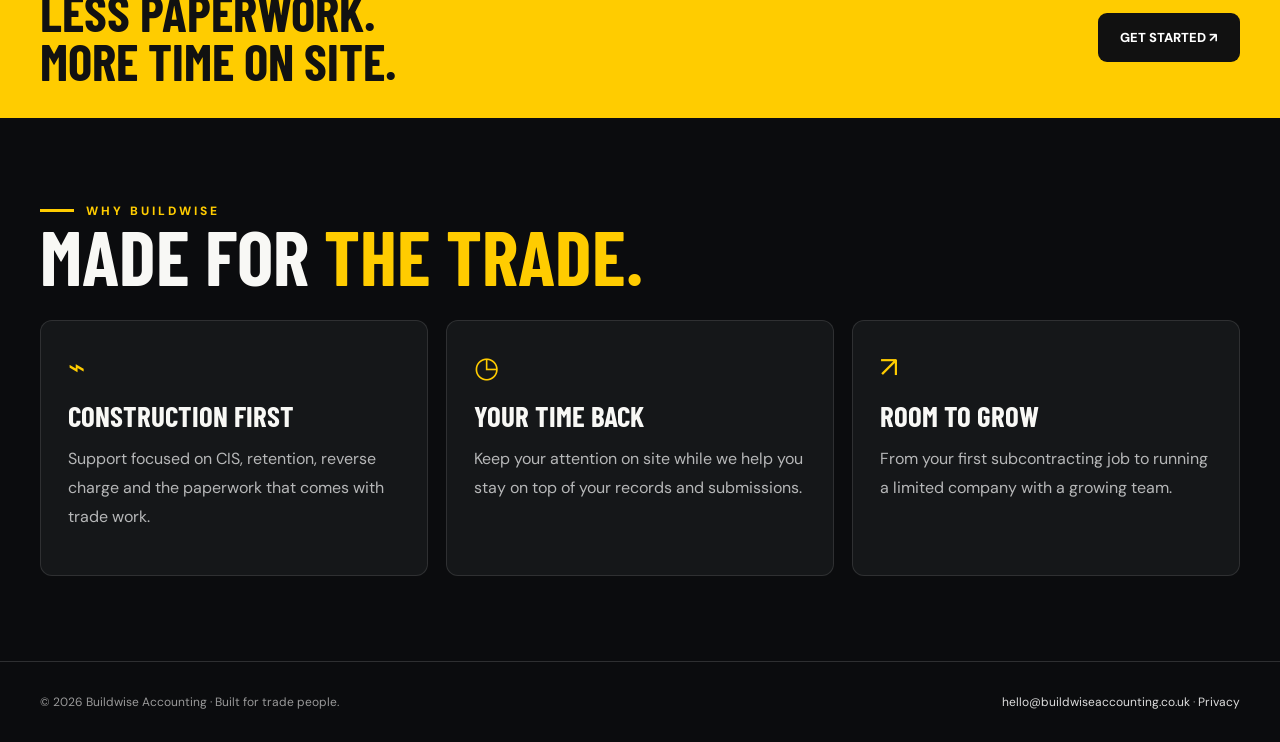
==== commit 52b7a1d7: "Add files via upload" ====
--- a/Buildwise_Modern_Website/index.html
+++ b/Buildwise_Modern_Website/index.html
@@ -1,2 +1,2 @@
 <!DOCTYPE html>
-<html lang="en"><head><meta charset="utf-8"/><meta content="width=device-width, initial-scale=1" name="viewport"/><meta content="#0b0c0e" name="theme-color"/><meta content="Buildwise Accounting: specialist CIS, VAT, MTD and bookkeeping support for construction trades and limited companies." name="description"/><title>Built for Trade People | Buildwise Accounting</title><link href="style.css" rel="stylesheet"/></head><body><header class="topbar"><nav aria-label="Main navigation" class="container nav"><a class="brand" href="index.html"><img alt="Buildwise Accounting" src="assets/logo.png"/><span>BUILT FOR<br/>TRADE PEOPLE.</span></a><button aria-expanded="false" aria-label="Toggle menu" class="menu-toggle">☰</button><div class="links"><a aria-current="page" href="index.html">Home</a><a href="sole-traders.html">Self Employed</a><a href="limited-companies.html">Limited Company</a><a href="about.html">About</a><a href="contact.html">Contact</a></div><a class="btn whatsapp-top" href="https://wa.me/447496560851" rel="noopener noreferrer" target="_blank"><span class="whatsapp-symbol">◉</span> LET’S TALK</a></nav></header><main><section class="hero"><div class="container hero-inner"><div class="hero-copy"><div class="eyebrow">BUILDWISE ACCOUNTING · BUILT FOR TRADE PEOPLE</div><h1>YOU HANDLE<br/>THE NAILS.<br/><em>WE HANDLE<br/>THE NUMBERS.</em></h1><p class="lead">Accounting built around the way tradespeople actually work. Less paperwork. More time on site.</p></div></div></section><section class="section cards-section" id="choose"><div class="container"><div class="service-cards"><article class="trade-card"><a class="card-photo-link" href="sole-traders.html"><img alt="Construction trade illustration" class="card-photo" src="assets/self-employed-sketch.jpg"/></a><div class="trade-body"><div class="trade-heading"><span class="trade-icon">♧</span><div><h3>SELF EMPLOYED</h3><div class="trade-subtitle">FOR SOLE TRADERS &amp; SUBCONTRACTORS</div></div></div><p>Stay on top of your tax and CIS with simple, hassle-free support designed for tradespeople.</p><ul class="trade-services"><li>Tax Return</li><li>MTD Registration</li><li>Quarterly MTD Submission</li><li>Digital Record Keeping</li><li>Invoice / Timesheet Preparation</li><li>CIS Deduction Tracking</li><li>Retention Deduction Tracking</li><li>VAT Return (if registered)</li><li>Domestic Reverse Charge</li><li>Expense Tracking</li></ul></div></article><article class="trade-card"><a class="card-photo-link" href="limited-companies.html"><img alt="Construction trade illustration" class="card-photo" src="assets/limited-company-sketch.jpg"/></a><div class="trade-body"><div class="trade-heading"><span class="trade-icon">▥</span><div><h3>LIMITED COMPANY</h3><div class="trade-subtitle">FOR CONTRACTORS &amp; GROWING BUSINESSES</div></div></div><p>A dedicated accounts department to keep your business compliant, profitable and running smoothly.</p><ul class="trade-services"><li>Invoice Preparation</li><li>Subcontractor Verification</li><li>Labour Payment Calculation</li><li>Retention Tracking</li><li>CIS Return Submission</li><li>CIS Suffered Submission</li><li>Digital Record Keeping</li><li>VAT Return</li><li>Domestic Reverse Charge</li><li>Payroll</li></ul></div></article></div></div></section><div class="band"><div class="container band-inner"><h2>LESS PAPERWORK.<br/>MORE TIME ON SITE.</h2><a class="btn" href="contact.html">GET STARTED ↗</a></div></div><section class="section"><div class="container"><div class="section-head"><div><div class="eyebrow">WHY BUILDWISE</div><h2>MADE FOR <span class="accent">THE TRADE.</span></h2></div></div><div class="features"><article class="feature"><span class="icon">⌁</span><h3>CONSTRUCTION FIRST</h3><p>Support focused on CIS, retention, reverse charge and the paperwork that comes with trade work.</p></article><article class="feature"><span class="icon">◷</span><h3>YOUR TIME BACK</h3><p>Keep your attention on site while we help you stay on top of your records and submissions.</p></article><article class="feature"><span class="icon">↗</span><h3>ROOM TO GROW</h3><p>From your first subcontracting job to running a limited company with a growing team.</p></article></div></div></section></main><footer class="footer"><div class="container"><span>© 2026 Buildwise Accounting · Built for trade people.</span><span><a href="mailto:hello@buildwiseaccounting.co.uk">hello@buildwiseaccounting.co.uk</a> · <a href="privacy.html">Privacy</a></span></div></footer><script src="script.js"></script></body></html>+<html lang="en"><head><meta charset="utf-8"/><meta content="width=device-width, initial-scale=1" name="viewport"/><meta content="#0b0c0e" name="theme-color"/><meta content="Buildwise Accounting: specialist CIS, VAT, MTD and bookkeeping support for construction trades and limited companies." name="description"/><title>Built for Trade People | Buildwise Accounting</title><link href="style.css?v=20261029-fix2" rel="stylesheet"/></head><body><header class="topbar"><nav aria-label="Main navigation" class="container nav"><a class="brand" href="index.html"><img alt="Buildwise Accounting" src="assets/logo.png"/><span>BUILT FOR<br/>TRADE PEOPLE.</span></a><button aria-expanded="false" aria-label="Toggle menu" class="menu-toggle">☰</button><div class="links"><a aria-current="page" href="index.html">Home</a><a href="sole-traders.html">Self Employed</a><a href="limited-companies.html">Limited Company</a><a href="about.html">About</a><a href="contact.html">Contact</a></div><a class="btn whatsapp-top" href="https://wa.me/447496560851" rel="noopener noreferrer" target="_blank"><svg class="wa-icon" viewBox="0 0 32 32" aria-hidden="true" xmlns="http://www.w3.org/2000/svg"><path fill="currentColor" d="M16 3a13 13 0 0 0-11.2 19.6L3 29l6.6-1.7A13 13 0 1 0 16 3Zm0 2.5a10.5 10.5 0 1 1-5.4 19.5l-.5-.3-3.5.9.9-3.4-.3-.5A10.5 10.5 0 0 1 16 5.5Zm-5 4.6c-.6 0-1.3.5-1.7 1.1-.4.6-.8 1.4-.8 2.4s.7 2.2.9 2.5c.3.3 2.5 4 6.2 5.5 3 1.2 3.7.9 4.4.8.7-.1 2.2-.9 2.5-1.8.3-.8.3-1.5.2-1.7-.2-.2-.7-.4-1.4-.7l-1.8-.9c-.3-.1-.5-.2-.7.2-.2.3-.8 1-1 1.2-.2.2-.4.3-.8.1-.4-.2-1.6-.6-3-1.9-1.1-1-1.9-2.2-2.1-2.6-.2-.4 0-.6.2-.8l.6-.7.4-.6c.1-.2 0-.5-.1-.7l-.8-1.9c-.2-.5-.5-.5-1.2-.5Z"/></svg> LET’S TALK</a></nav></header><main><section class="hero"><div class="container hero-inner"><div class="hero-copy"><div class="eyebrow">BUILDWISE ACCOUNTING · BUILT FOR TRADE PEOPLE</div><h1>YOU HANDLE<br/>THE NAILS.<br/><em>WE HANDLE<br/>THE NUMBERS.</em></h1><p class="lead">Accounting built around the way tradespeople actually work. Less paperwork. More time on site.</p></div></div></section><section class="section cards-section" id="choose"><div class="container"><div class="service-cards"><article class="trade-card"><a class="card-photo-link" href="sole-traders.html"><img alt="Construction trade illustration" class="card-photo" src="assets/self-employed-sketch.jpg"/></a><div class="trade-body"><div class="trade-heading"><span class="trade-icon" aria-hidden="true"><svg viewBox="0 0 64 64" fill="none"><path d="M10 44v-9c0-12 8-21 19-23v-4h6v4c11 2 19 11 19 23v9M6 44h52v9c-12 6-40 6-52 0v-9Z" stroke="currentColor" stroke-width="4" stroke-linejoin="round"/></svg></span><div><h3>SELF EMPLOYED</h3><div class="trade-subtitle">FOR SOLE TRADERS &amp; SUBCONTRACTORS</div></div></div><p>Stay on top of your tax and CIS with simple, hassle-free support designed for tradespeople.</p><ul class="trade-services"><li>Tax Return</li><li>MTD Registration</li><li>Quarterly MTD Submission</li><li>Digital Record Keeping</li><li>Invoice / Timesheet Preparation</li><li>CIS Deduction Tracking</li><li>Retention Deduction Tracking</li><li>VAT Return (if registered)</li><li>Domestic Reverse Charge</li><li>Expense Tracking</li></ul></div></article><article class="trade-card"><a class="card-photo-link" href="limited-companies.html"><img alt="Construction trade illustration" class="card-photo" src="assets/limited-company-sketch.jpg"/></a><div class="trade-body"><div class="trade-heading"><span class="trade-icon" aria-hidden="true"><svg viewBox="0 0 64 64" fill="none"><path d="M9 57V17h19V7h22v50M4 57h56M17 26h5m-5 10h5m-5 10h5m14-29h5m-5 10h5m-5 10h5M28 57V46h9v11" stroke="currentColor" stroke-width="4" stroke-linejoin="round"/></svg></span><div><h3>LIMITED COMPANY</h3><div class="trade-subtitle">FOR CONTRACTORS &amp; GROWING BUSINESSES</div></div></div><p>A dedicated accounts department to keep your business compliant, profitable and running smoothly.</p><ul class="trade-services"><li>Invoice Preparation</li><li>Subcontractor Verification</li><li>Labour Payment Calculation</li><li>Retention Tracking</li><li>CIS Return Submission</li><li>CIS Suffered Submission</li><li>Digital Record Keeping</li><li>VAT Return</li><li>Domestic Reverse Charge</li><li>Payroll</li></ul></div></article></div></div></section><div class="band"><div class="container band-inner"><h2>LESS PAPERWORK.<br/>MORE TIME ON SITE.</h2><a class="btn" href="contact.html">GET STARTED ↗</a></div></div><section class="section"><div class="container"><div class="section-head"><div><div class="eyebrow">WHY BUILDWISE</div><h2>MADE FOR <span class="accent">THE TRADE.</span></h2></div></div><div class="features"><article class="feature"><span class="icon">⌁</span><h3>CONSTRUCTION FIRST</h3><p>Support focused on CIS, retention, reverse charge and the paperwork that comes with trade work.</p></article><article class="feature"><span class="icon">◷</span><h3>YOUR TIME BACK</h3><p>Keep your attention on site while we help you stay on top of your records and submissions.</p></article><article class="feature"><span class="icon">↗</span><h3>ROOM TO GROW</h3><p>From your first subcontracting job to running a limited company with a growing team.</p></article></div></div></section></main><footer class="footer"><div class="container"><span>© 2026 Buildwise Accounting · Built for trade people.</span><span><a href="mailto:hello@buildwiseaccounting.co.uk">hello@buildwiseaccounting.co.uk</a> · <a href="privacy.html">Privacy</a></span></div></footer><script src="script.js"></script></body></html>
--- a/Buildwise_Modern_Website/style.css
+++ b/Buildwise_Modern_Website/style.css
@@ -17,3 +17,15 @@
 .whatsapp-top{white-space:nowrap;gap:8px}.whatsapp-symbol{display:inline-flex;align-items:center;justify-content:center;width:21px;height:21px;border:2px solid #111;border-radius:50%;font-size:16px;line-height:1}
 @media(max-width:850px){.nav>.btn.whatsapp-top{display:inline-flex!important;padding:12px 13px;font-size:12px;margin-left:auto}.nav{gap:10px}.menu-toggle{order:3;flex-shrink:0}.brand{flex-shrink:1}.brand span{display:none}.hero::before{inset:0;background:linear-gradient(90deg,#0b0c0edb,#0b0c0e66),url('assets/hero-approved.jpg') 64% center/cover no-repeat;opacity:1}.service-cards{grid-template-columns:1fr}.trade-body>p{min-height:0}.trade-services li{font-size:13px}}
 @media(max-width:480px){.brand img{width:104px}.nav>.btn.whatsapp-top{font-size:11px;padding:10px 9px;gap:5px}.whatsapp-symbol{width:18px;height:18px;font-size:12px}.nav{height:66px}.links{top:66px}.hero h1{font-size:clamp(52px,12vw,68px)}.trade-body{padding:18px 15px 24px}.trade-services{gap:12px 7px}.trade-services li{font-size:11px;padding-left:24px}.trade-services li:before{width:18px;height:18px;line-height:18px}.trade-heading h3{font-size:33px}}
+
+/* Targeted fixes: preserve the approved layout, correct card grid and mobile readability. */
+.wa-icon{width:22px;height:22px;display:block;flex:none;color:#090909}
+.service-cards{display:grid!important;grid-template-columns:repeat(2,minmax(0,1fr))!important;align-items:stretch;gap:22px}
+.trade-card{display:flex;flex-direction:column;min-width:0}
+.trade-body{flex:1}
+.trade-icon{width:54px;height:54px;display:flex;align-items:center;justify-content:center;flex-shrink:0;color:var(--yellow)}
+.trade-icon svg{width:100%;height:100%}
+.trade-services{display:grid!important;grid-template-columns:repeat(2,minmax(0,1fr))!important;list-style:none!important;padding:0!important;gap:13px 14px}
+.trade-services li{font-size:clamp(12px,1.12vw,14px);line-height:1.55;overflow-wrap:normal;word-break:normal}
+@media(max-width:850px){.service-cards{grid-template-columns:minmax(0,1fr)!important}.trade-services li{font-size:clamp(13px,2.5vw,16px);padding-left:30px}.trade-services li:before{width:21px;height:21px;line-height:21px}.trade-heading h3{font-size:clamp(32px,7vw,44px)}.trade-icon{width:48px;height:48px}.trade-body{padding:22px 20px 28px}.nav>.btn.whatsapp-top{display:inline-flex!important}.wa-icon{width:21px;height:21px}}
+@media(max-width:480px){.trade-services{gap:14px 12px}.trade-services li{font-size:clamp(12px,3.2vw,15px);line-height:1.5;padding-left:26px}.trade-services li:before{width:19px;height:19px;line-height:19px}.trade-heading{gap:10px}.trade-icon{width:42px;height:42px}.trade-subtitle{font-size:16px}.trade-body{padding:20px 16px 26px}.nav>.btn.whatsapp-top{gap:6px;padding:10px}.wa-icon{width:20px;height:20px}}
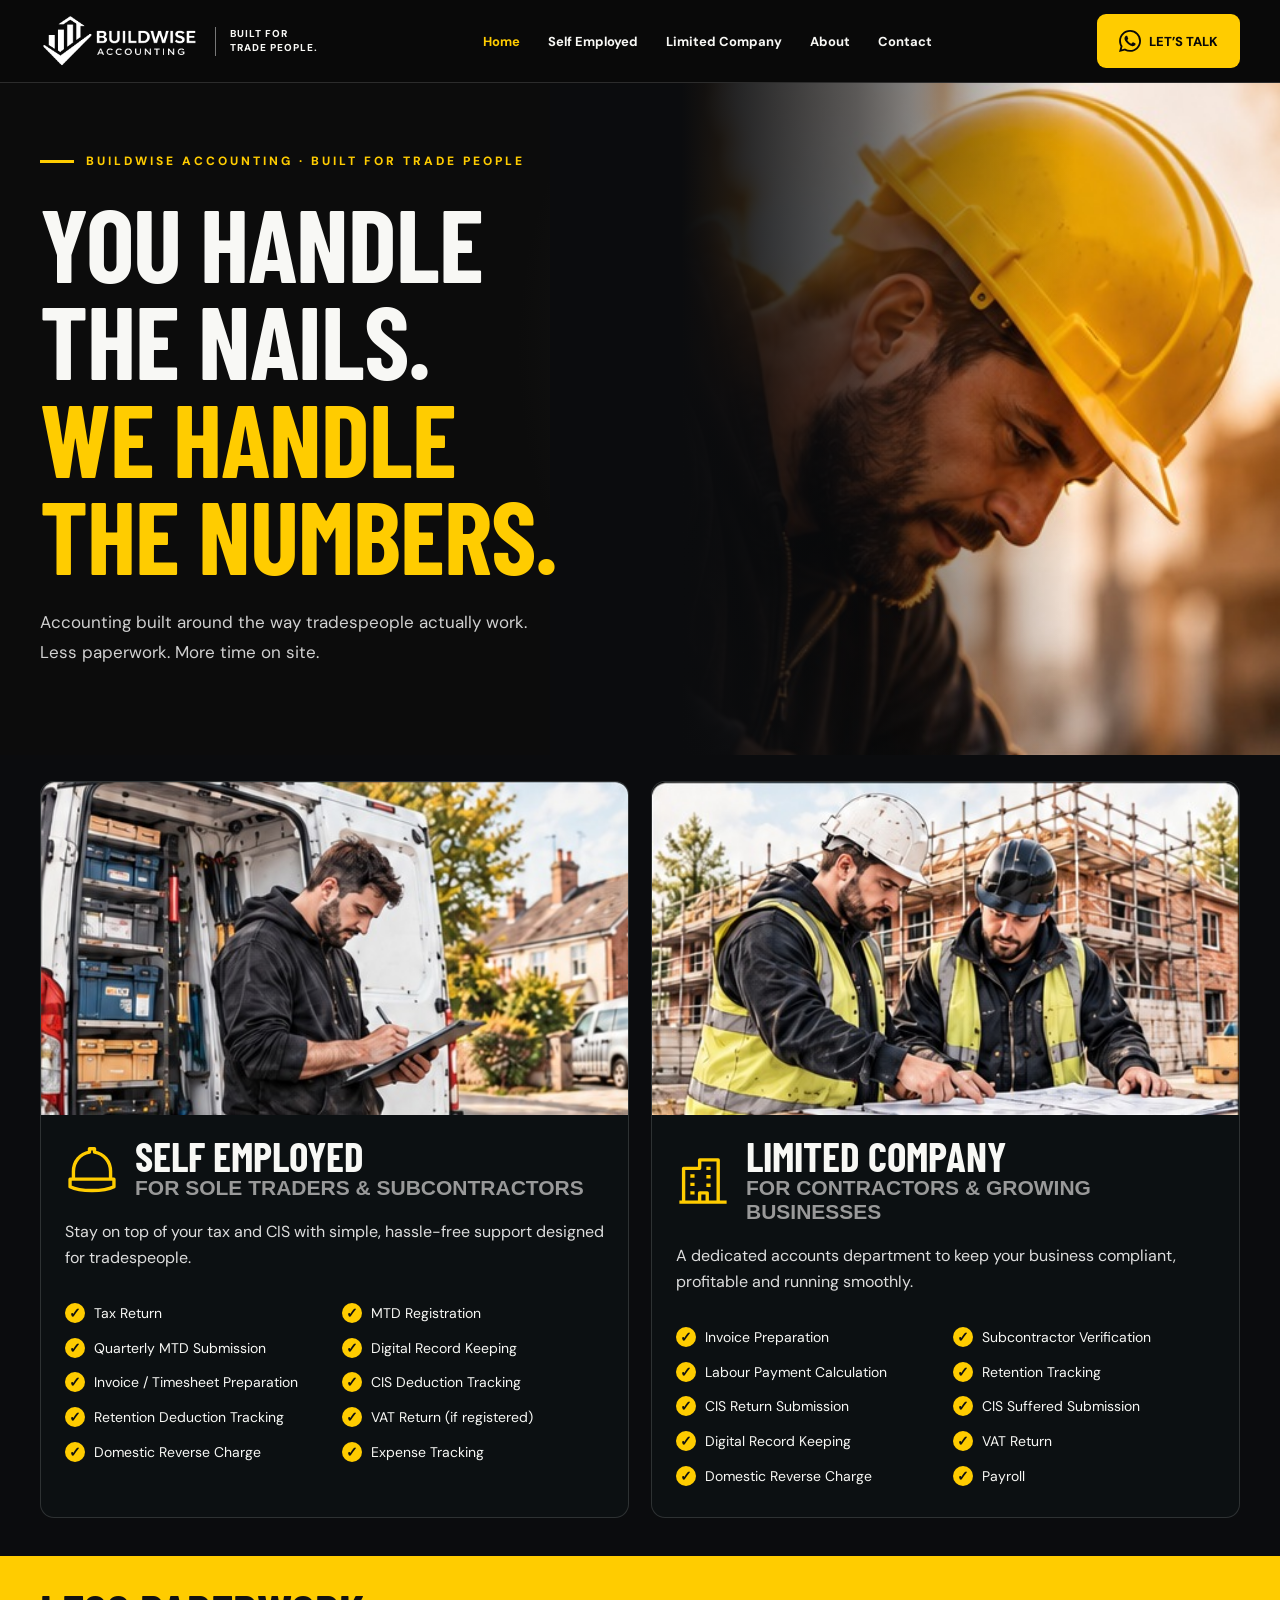
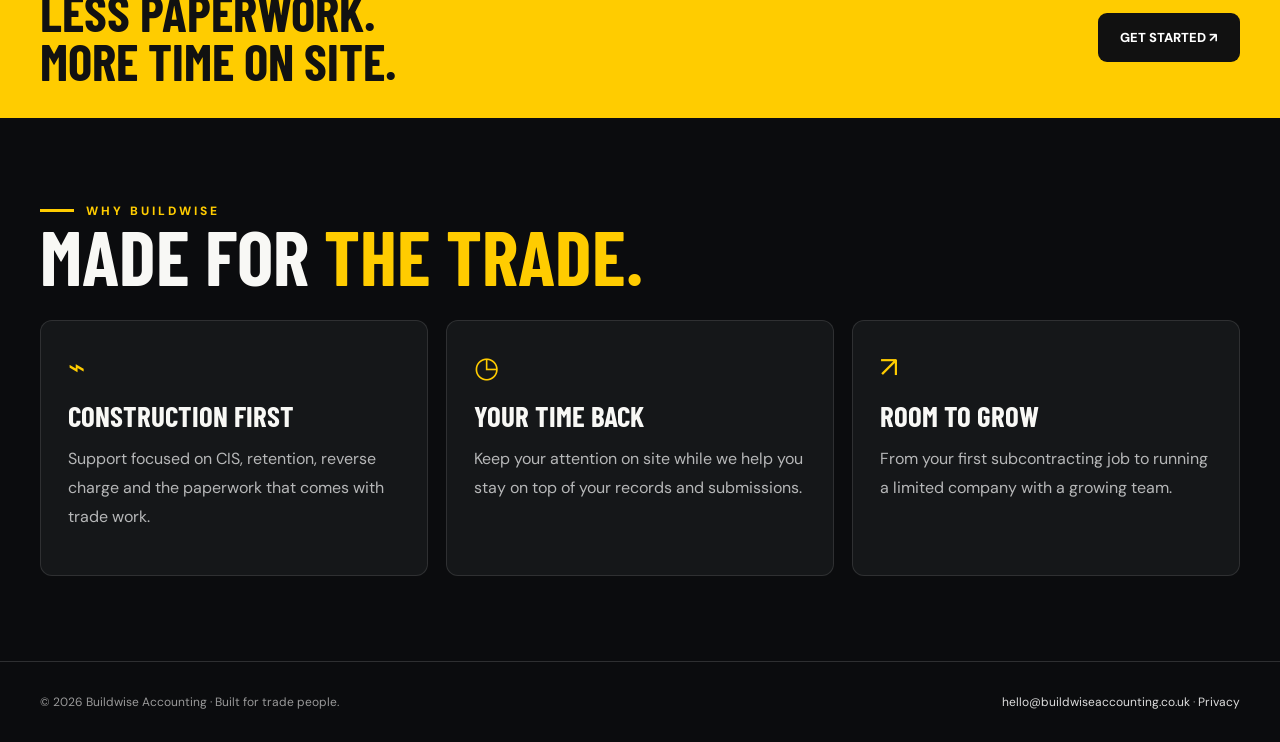
==== commit 860ca723: "Add files via upload" ====
--- a/Buildwise_Modern_Website/index.html
+++ b/Buildwise_Modern_Website/index.html
@@ -1,2 +1,2 @@
 <!DOCTYPE html>
-<html lang="en"><head><meta charset="utf-8"/><meta content="width=device-width, initial-scale=1" name="viewport"/><meta content="#0b0c0e" name="theme-color"/><meta content="Buildwise Accounting: specialist CIS, VAT, MTD and bookkeeping support for construction trades and limited companies." name="description"/><title>Built for Trade People | Buildwise Accounting</title><link href="style.css?v=20261029-fix2" rel="stylesheet"/></head><body><header class="topbar"><nav aria-label="Main navigation" class="container nav"><a class="brand" href="index.html"><img alt="Buildwise Accounting" src="assets/logo.png"/><span>BUILT FOR<br/>TRADE PEOPLE.</span></a><button aria-expanded="false" aria-label="Toggle menu" class="menu-toggle">☰</button><div class="links"><a aria-current="page" href="index.html">Home</a><a href="sole-traders.html">Self Employed</a><a href="limited-companies.html">Limited Company</a><a href="about.html">About</a><a href="contact.html">Contact</a></div><a class="btn whatsapp-top" href="https://wa.me/447496560851" rel="noopener noreferrer" target="_blank"><svg class="wa-icon" viewBox="0 0 32 32" aria-hidden="true" xmlns="http://www.w3.org/2000/svg"><path fill="currentColor" d="M16 3a13 13 0 0 0-11.2 19.6L3 29l6.6-1.7A13 13 0 1 0 16 3Zm0 2.5a10.5 10.5 0 1 1-5.4 19.5l-.5-.3-3.5.9.9-3.4-.3-.5A10.5 10.5 0 0 1 16 5.5Zm-5 4.6c-.6 0-1.3.5-1.7 1.1-.4.6-.8 1.4-.8 2.4s.7 2.2.9 2.5c.3.3 2.5 4 6.2 5.5 3 1.2 3.7.9 4.4.8.7-.1 2.2-.9 2.5-1.8.3-.8.3-1.5.2-1.7-.2-.2-.7-.4-1.4-.7l-1.8-.9c-.3-.1-.5-.2-.7.2-.2.3-.8 1-1 1.2-.2.2-.4.3-.8.1-.4-.2-1.6-.6-3-1.9-1.1-1-1.9-2.2-2.1-2.6-.2-.4 0-.6.2-.8l.6-.7.4-.6c.1-.2 0-.5-.1-.7l-.8-1.9c-.2-.5-.5-.5-1.2-.5Z"/></svg> LET’S TALK</a></nav></header><main><section class="hero"><div class="container hero-inner"><div class="hero-copy"><div class="eyebrow">BUILDWISE ACCOUNTING · BUILT FOR TRADE PEOPLE</div><h1>YOU HANDLE<br/>THE NAILS.<br/><em>WE HANDLE<br/>THE NUMBERS.</em></h1><p class="lead">Accounting built around the way tradespeople actually work. Less paperwork. More time on site.</p></div></div></section><section class="section cards-section" id="choose"><div class="container"><div class="service-cards"><article class="trade-card"><a class="card-photo-link" href="sole-traders.html"><img alt="Construction trade illustration" class="card-photo" src="assets/self-employed-sketch.jpg"/></a><div class="trade-body"><div class="trade-heading"><span class="trade-icon" aria-hidden="true"><svg viewBox="0 0 64 64" fill="none"><path d="M10 44v-9c0-12 8-21 19-23v-4h6v4c11 2 19 11 19 23v9M6 44h52v9c-12 6-40 6-52 0v-9Z" stroke="currentColor" stroke-width="4" stroke-linejoin="round"/></svg></span><div><h3>SELF EMPLOYED</h3><div class="trade-subtitle">FOR SOLE TRADERS &amp; SUBCONTRACTORS</div></div></div><p>Stay on top of your tax and CIS with simple, hassle-free support designed for tradespeople.</p><ul class="trade-services"><li>Tax Return</li><li>MTD Registration</li><li>Quarterly MTD Submission</li><li>Digital Record Keeping</li><li>Invoice / Timesheet Preparation</li><li>CIS Deduction Tracking</li><li>Retention Deduction Tracking</li><li>VAT Return (if registered)</li><li>Domestic Reverse Charge</li><li>Expense Tracking</li></ul></div></article><article class="trade-card"><a class="card-photo-link" href="limited-companies.html"><img alt="Construction trade illustration" class="card-photo" src="assets/limited-company-sketch.jpg"/></a><div class="trade-body"><div class="trade-heading"><span class="trade-icon" aria-hidden="true"><svg viewBox="0 0 64 64" fill="none"><path d="M9 57V17h19V7h22v50M4 57h56M17 26h5m-5 10h5m-5 10h5m14-29h5m-5 10h5m-5 10h5M28 57V46h9v11" stroke="currentColor" stroke-width="4" stroke-linejoin="round"/></svg></span><div><h3>LIMITED COMPANY</h3><div class="trade-subtitle">FOR CONTRACTORS &amp; GROWING BUSINESSES</div></div></div><p>A dedicated accounts department to keep your business compliant, profitable and running smoothly.</p><ul class="trade-services"><li>Invoice Preparation</li><li>Subcontractor Verification</li><li>Labour Payment Calculation</li><li>Retention Tracking</li><li>CIS Return Submission</li><li>CIS Suffered Submission</li><li>Digital Record Keeping</li><li>VAT Return</li><li>Domestic Reverse Charge</li><li>Payroll</li></ul></div></article></div></div></section><div class="band"><div class="container band-inner"><h2>LESS PAPERWORK.<br/>MORE TIME ON SITE.</h2><a class="btn" href="contact.html">GET STARTED ↗</a></div></div><section class="section"><div class="container"><div class="section-head"><div><div class="eyebrow">WHY BUILDWISE</div><h2>MADE FOR <span class="accent">THE TRADE.</span></h2></div></div><div class="features"><article class="feature"><span class="icon">⌁</span><h3>CONSTRUCTION FIRST</h3><p>Support focused on CIS, retention, reverse charge and the paperwork that comes with trade work.</p></article><article class="feature"><span class="icon">◷</span><h3>YOUR TIME BACK</h3><p>Keep your attention on site while we help you stay on top of your records and submissions.</p></article><article class="feature"><span class="icon">↗</span><h3>ROOM TO GROW</h3><p>From your first subcontracting job to running a limited company with a growing team.</p></article></div></div></section></main><footer class="footer"><div class="container"><span>© 2026 Buildwise Accounting · Built for trade people.</span><span><a href="mailto:hello@buildwiseaccounting.co.uk">hello@buildwiseaccounting.co.uk</a> · <a href="privacy.html">Privacy</a></span></div></footer><script src="script.js"></script></body></html>+<html lang="en"><head><meta charset="utf-8"/><meta content="width=device-width, initial-scale=1" name="viewport"/><meta content="#0b0c0e" name="theme-color"/><meta content="Buildwise Accounting: specialist CIS, VAT, MTD and bookkeeping support for construction trades and limited companies." name="description"/><title>Built for Trade People | Buildwise Accounting</title><link href="style.css?v=20261029-fix2" rel="stylesheet"/></head><body><header class="topbar"><nav aria-label="Main navigation" class="container nav"><a class="brand" href="index.html"><img alt="Buildwise Accounting" src="assets/logo.png"/><span>BUILT FOR<br/>TRADE PEOPLE.</span></a><button aria-expanded="false" aria-label="Toggle menu" class="menu-toggle">☰</button><div class="links"><a aria-current="page" href="index.html">Home</a><a href="sole-traders.html">Self Employed</a><a href="limited-companies.html">Limited Company</a><a href="about.html">About</a><a href="contact.html">Contact</a></div><a class="btn whatsapp-top" href="https://wa.me/447496560851" rel="noopener noreferrer" target="_blank"><svg class="wa-icon" viewBox="0 0 24 24" aria-hidden="true" xmlns="http://www.w3.org/2000/svg"><path fill="currentColor" d="M20.52 3.48A11.87 11.87 0 0 0 12.06 0C5.48 0 .12 5.35.12 11.94c0 2.1.55 4.16 1.6 5.98L0 24l6.24-1.64a11.9 11.9 0 0 0 5.82 1.48h.01C18.65 23.84 24 18.49 24 11.9a11.8 11.8 0 0 0-3.48-8.42ZM12.06 21.82a9.9 9.9 0 0 1-5.05-1.38l-.36-.21-3.75.99 1-3.66-.24-.38a9.88 9.88 0 0 1-1.52-5.24c0-5.48 4.46-9.94 9.95-9.94a9.88 9.88 0 0 1 7.03 2.91 9.86 9.86 0 0 1 2.9 7.04c0 5.48-4.46 9.94-9.96 9.94Zm5.45-7.44c-.3-.15-1.77-.87-2.05-.97-.27-.1-.47-.15-.67.15-.2.3-.77.97-.95 1.17-.17.2-.35.22-.65.07-.3-.15-1.26-.46-2.4-1.48-.89-.79-1.49-1.77-1.66-2.07-.17-.3-.02-.46.13-.61.13-.13.3-.35.45-.52.15-.17.2-.3.3-.5.1-.2.05-.37-.02-.52-.07-.15-.67-1.62-.92-2.22-.24-.58-.48-.5-.67-.51h-.57c-.2 0-.52.07-.8.37-.27.3-1.05 1.02-1.05 2.5s1.07 2.9 1.22 3.1c.15.2 2.1 3.2 5.1 4.5.71.31 1.26.49 1.69.63.71.23 1.36.2 1.87.12.57-.08 1.77-.72 2.02-1.42.25-.7.25-1.3.17-1.42-.07-.13-.27-.2-.57-.35Z"/></svg> LET’S TALK</a></nav></header><main><section class="hero"><div class="container hero-inner"><div class="hero-copy"><div class="eyebrow">BUILDWISE ACCOUNTING · BUILT FOR TRADE PEOPLE</div><h1>YOU HANDLE<br/>THE NAILS.<br/><em>WE HANDLE<br/>THE NUMBERS.</em></h1><p class="lead">Accounting built around the way tradespeople actually work. Less paperwork. More time on site.</p></div></div></section><section class="section cards-section" id="choose"><div class="container"><div class="service-cards"><article class="trade-card"><a class="card-photo-link" href="sole-traders.html"><img alt="Construction trade illustration" class="card-photo" src="assets/self-employed-sketch.jpg"/></a><div class="trade-body"><div class="trade-heading"><span class="trade-icon" aria-hidden="true"><svg viewBox="0 0 64 64" fill="none"><path d="M10 44v-9c0-12 8-21 19-23v-4h6v4c11 2 19 11 19 23v9M6 44h52v9c-12 6-40 6-52 0v-9Z" stroke="currentColor" stroke-width="4" stroke-linejoin="round"/></svg></span><div><h3>SELF EMPLOYED</h3><div class="trade-subtitle">FOR SOLE TRADERS &amp; SUBCONTRACTORS</div></div></div><p>Stay on top of your tax and CIS with simple, hassle-free support designed for tradespeople.</p><ul class="trade-services"><li>Tax Return</li><li>MTD Registration</li><li>Quarterly MTD Submission</li><li>Digital Record Keeping</li><li>Invoice / Timesheet Preparation</li><li>CIS Deduction Tracking</li><li>Retention Deduction Tracking</li><li>VAT Return (if registered)</li><li>Domestic Reverse Charge</li><li>Expense Tracking</li></ul></div></article><article class="trade-card"><a class="card-photo-link" href="limited-companies.html"><img alt="Construction trade illustration" class="card-photo" src="assets/limited-company-sketch.jpg"/></a><div class="trade-body"><div class="trade-heading"><span class="trade-icon" aria-hidden="true"><svg viewBox="0 0 64 64" fill="none"><path d="M9 57V17h19V7h22v50M4 57h56M17 26h5m-5 10h5m-5 10h5m14-29h5m-5 10h5m-5 10h5M28 57V46h9v11" stroke="currentColor" stroke-width="4" stroke-linejoin="round"/></svg></span><div><h3>LIMITED COMPANY</h3><div class="trade-subtitle">FOR CONTRACTORS &amp; GROWING BUSINESSES</div></div></div><p>A dedicated accounts department to keep your business compliant, profitable and running smoothly.</p><ul class="trade-services"><li>Invoice Preparation</li><li>Subcontractor Verification</li><li>Labour Payment Calculation</li><li>Retention Tracking</li><li>CIS Return Submission</li><li>CIS Suffered Submission</li><li>Digital Record Keeping</li><li>VAT Return</li><li>Domestic Reverse Charge</li><li>Payroll</li></ul></div></article></div></div></section><div class="band"><div class="container band-inner"><h2>LESS PAPERWORK.<br/>MORE TIME ON SITE.</h2><a class="btn" href="contact.html">GET STARTED ↗</a></div></div><section class="section"><div class="container"><div class="section-head"><div><div class="eyebrow">WHY BUILDWISE</div><h2>MADE FOR <span class="accent">THE TRADE.</span></h2></div></div><div class="features"><article class="feature"><span class="icon">⌁</span><h3>CONSTRUCTION FIRST</h3><p>Support focused on CIS, retention, reverse charge and the paperwork that comes with trade work.</p></article><article class="feature"><span class="icon">◷</span><h3>YOUR TIME BACK</h3><p>Keep your attention on site while we help you stay on top of your records and submissions.</p></article><article class="feature"><span class="icon">↗</span><h3>ROOM TO GROW</h3><p>From your first subcontracting job to running a limited company with a growing team.</p></article></div></div></section></main><footer class="footer"><div class="container"><span>© 2026 Buildwise Accounting · Built for trade people.</span><span><a href="mailto:hello@buildwiseaccounting.co.uk">hello@buildwiseaccounting.co.uk</a> · <a href="privacy.html">Privacy</a></span></div></footer><script src="script.js"></script></body></html>
